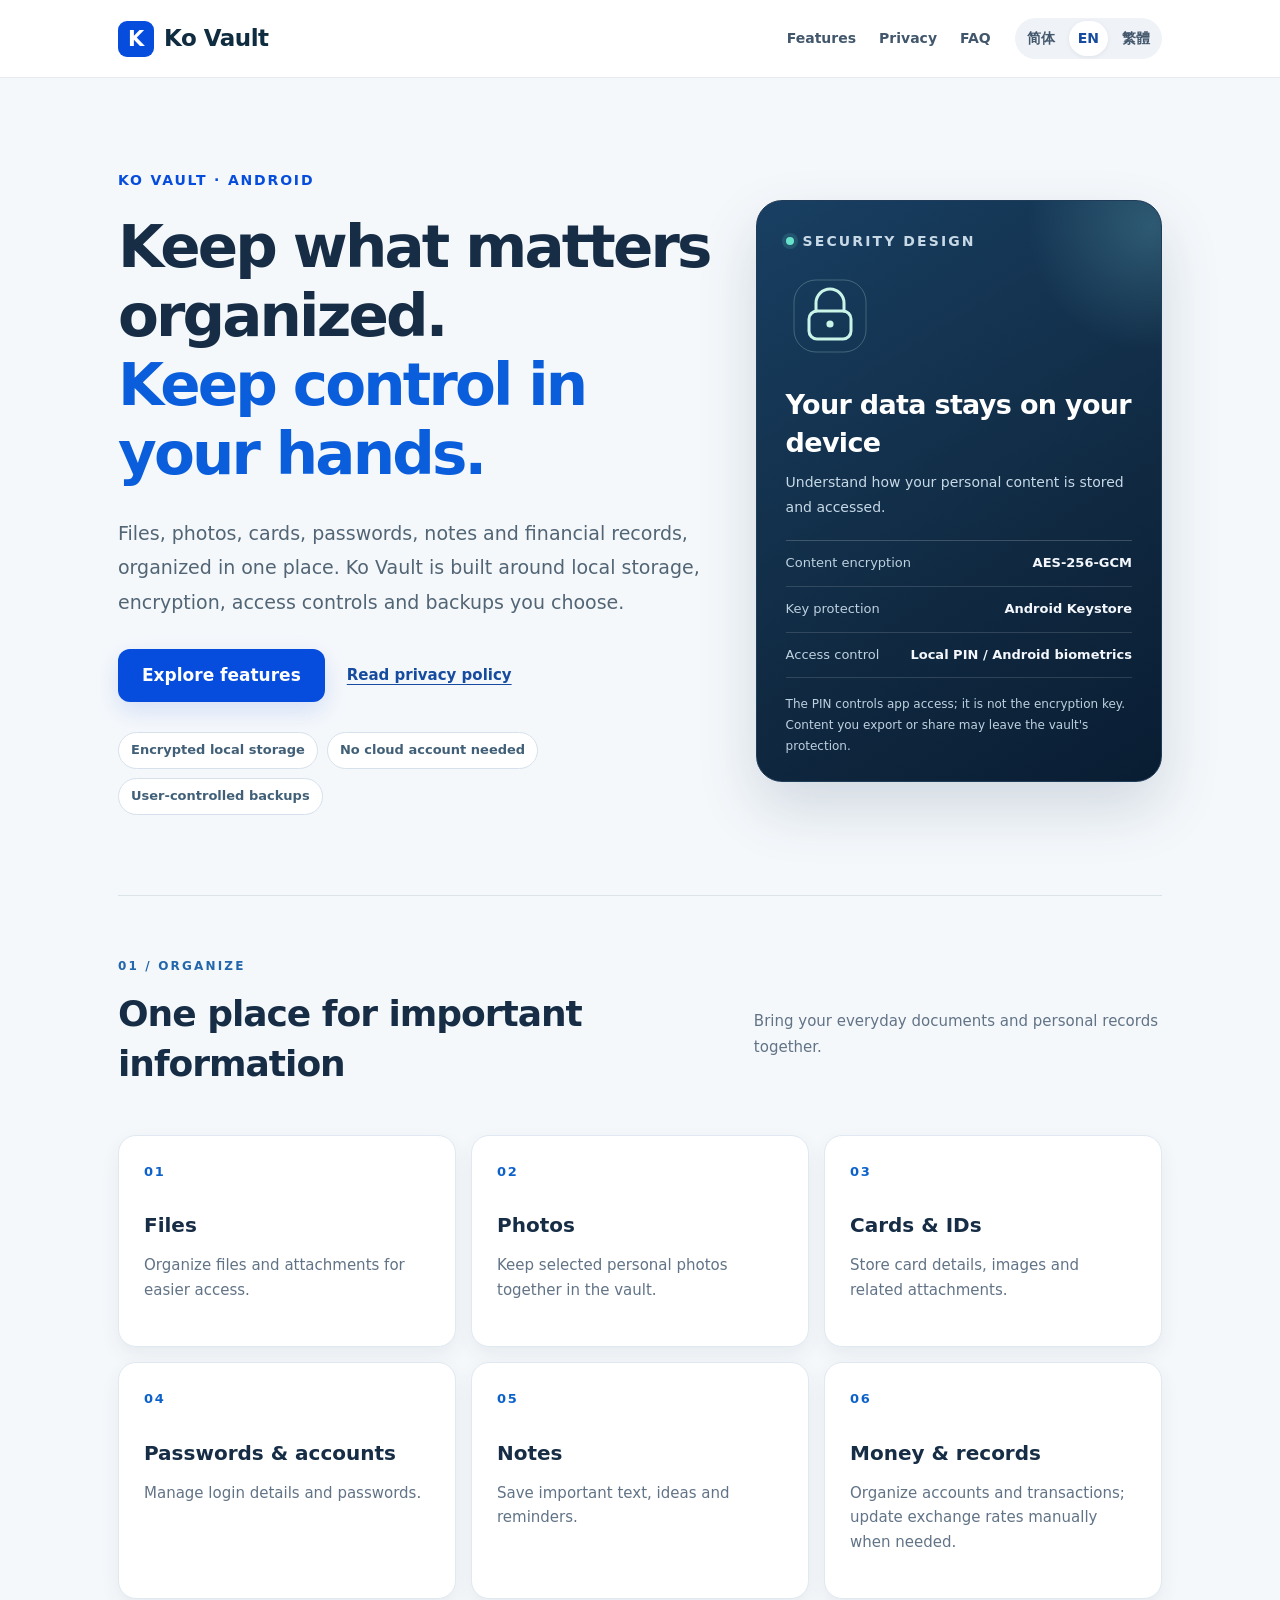
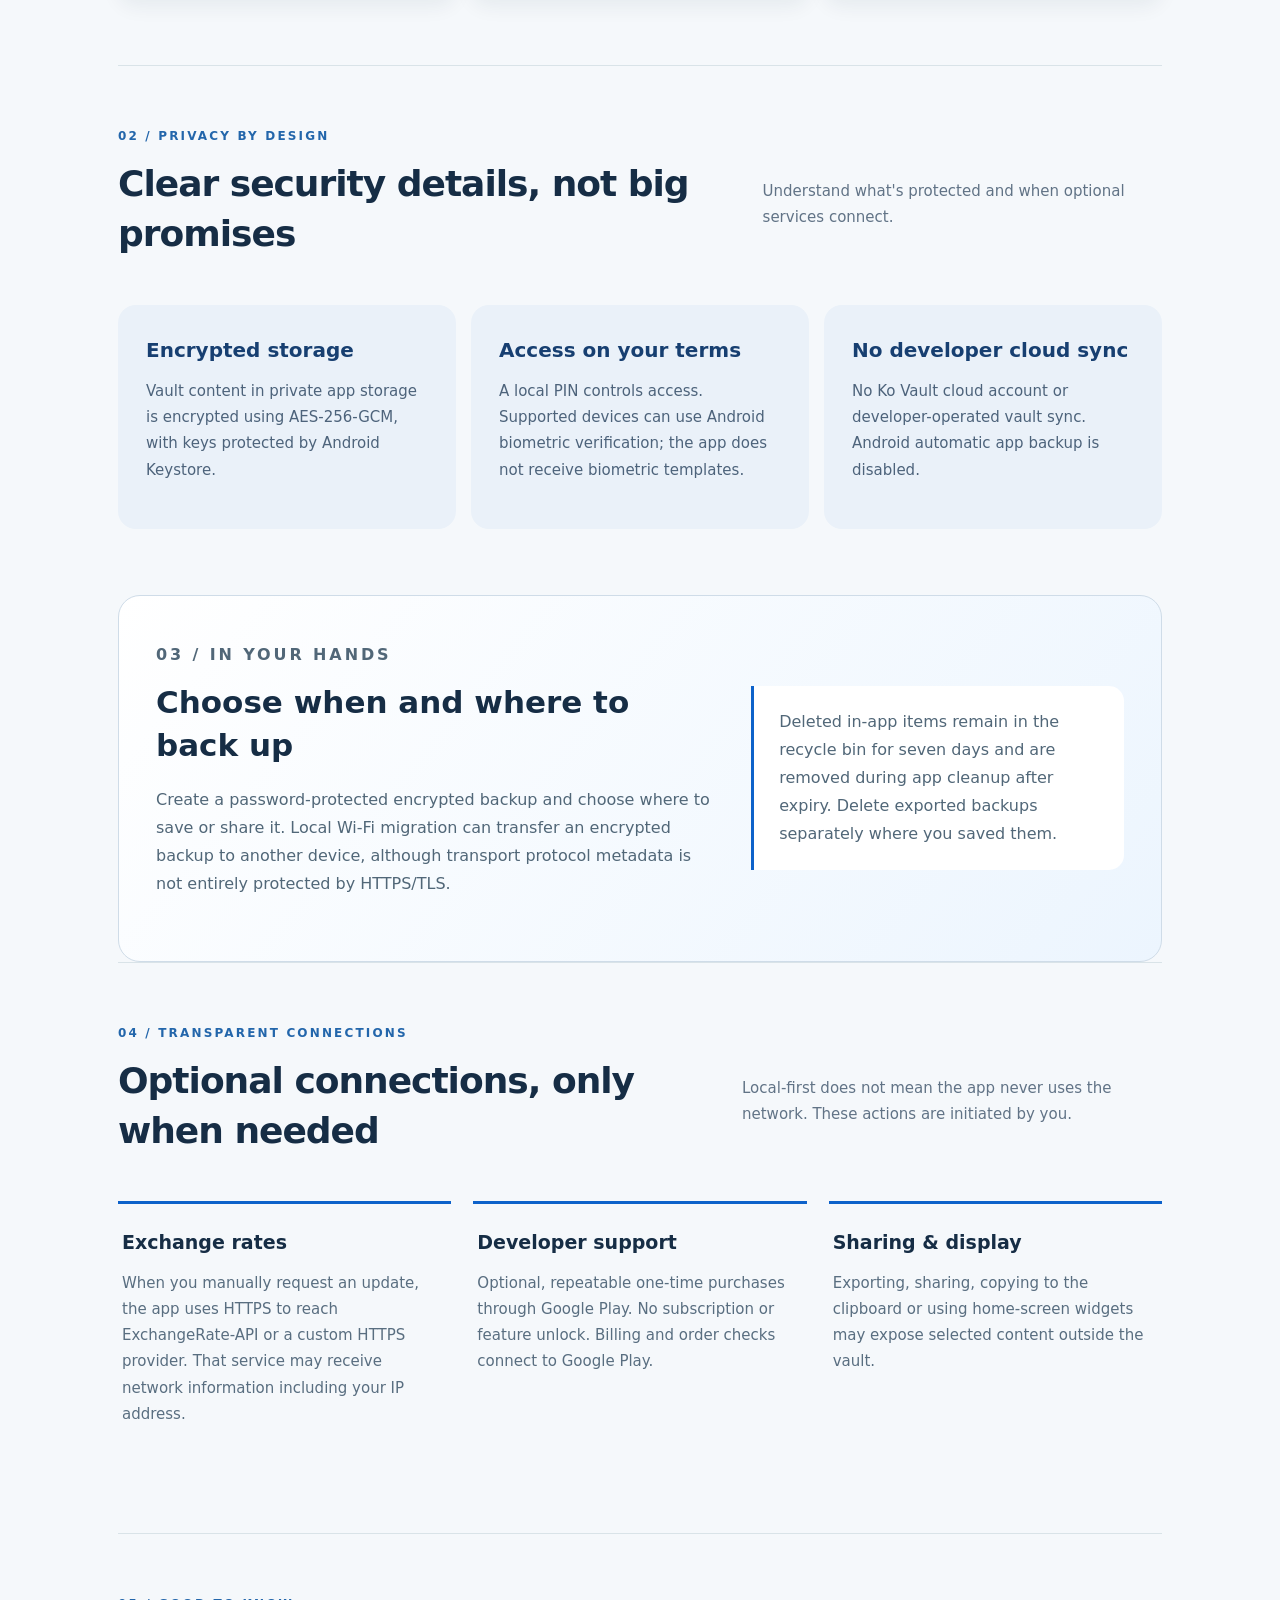
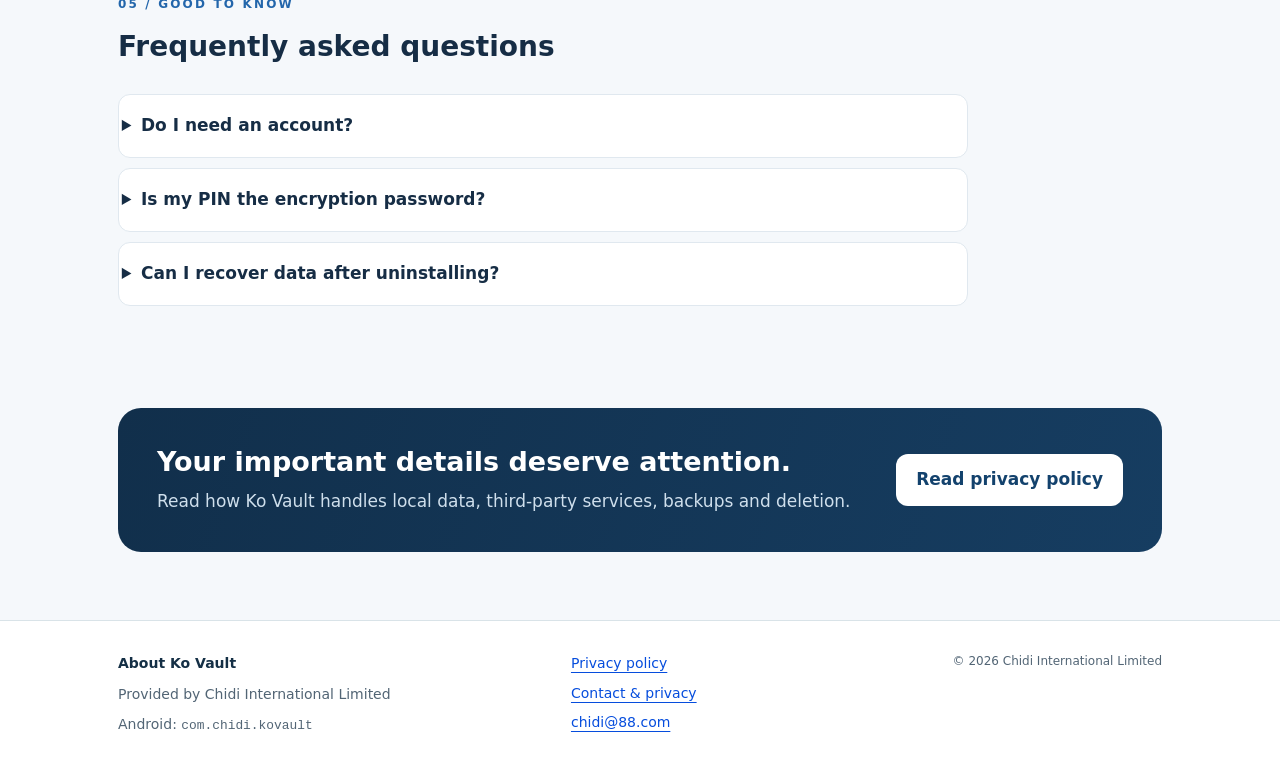
==== en/index.html @ 5039564b "Add English Ko Vault landing page" ====
<!doctype html>
<html lang="en">
<head>
<meta charset="utf-8">
<meta name="viewport" content="width=device-width,initial-scale=1">
<meta name="theme-color" content="#102741">
<title>Ko Vault | Encrypted On-Device Vault for Android</title>
<meta name="description" content="Organize files, photos, cards, passwords, notes and records in an encrypted local Android vault with AES-256-GCM, Android Keystore and user-controlled backups.">
<meta property="og:type" content="website">
<meta property="og:title" content="Ko Vault | Encrypted On-Device Vault for Android">
<meta property="og:description" content="Organize files, photos, cards, passwords, notes and records in an encrypted local Android vault with AES-256-GCM, Android Keystore and user-controlled backups.">
<link rel="icon" href="data:image/svg+xml,%3Csvg xmlns='http://www.w3.org/2000/svg' viewBox='0 0 40 40'%3E%3Crect width='40' height='40' rx='10' fill='%23064ddd'/%3E%3Ctext x='20' y='29' text-anchor='middle' fill='white' font-family='sans-serif' font-size='28' font-weight='bold'%3EK%3C/text%3E%3C/svg%3E">
<link rel="stylesheet" href="/style.css">
<link rel="canonical" href="https://yonyva.com/en/">
<link rel="alternate" hreflang="zh-CN" href="https://yonyva.com/">
<link rel="alternate" hreflang="en" href="https://yonyva.com/en/">
<link rel="alternate" hreflang="zh-TW" href="https://yonyva.com/zh-tw/">
<link rel="alternate" hreflang="x-default" href="https://yonyva.com/">
</head>
<body class="home-page">
<a class="skip" href="#main">Skip to content</a>
<header class="home-header"><div class="wrap"><nav aria-label="Main navigation">
<a class="brand" href="/en/"><span aria-hidden="true">K</span>Ko Vault</a>
<div class="home-navlinks"><a href="#features">Features</a><a href="#privacy">Privacy</a><a href="#faq">FAQ</a></div>
<div class="home-lang" aria-label="Choose language"><a href="/">简体</a><a href="/en/" aria-current="page">EN</a><a href="/zh-tw/">繁體</a></div>
</nav></div></header>
<main id="main" class="wrap">
<section class="home-hero" aria-labelledby="hero-title">
<div class="home-hero-copy">
<p class="eyebrow">KO VAULT · ANDROID</p>
<h1 id="hero-title">Keep what matters organized. <em>Keep control in your hands.</em></h1>
<p class="home-lead">Files, photos, cards, passwords, notes and financial records, organized in one place. Ko Vault is built around local storage, encryption, access controls and backups you choose.</p>
<div class="home-hero-actions"><a class="button" href="#features">Explore features</a><a class="home-secondary-link" href="/kovault/privacy/en/">Read privacy policy</a></div>
<div class="home-tags"><span>Encrypted local storage</span><span>No cloud account needed</span><span>User-controlled backups</span></div>
</div>
<aside class="home-hero-proof" aria-label="Security design">
<p class="home-proof-eyebrow"><span aria-hidden="true" class="home-dot"></span>Security design</p>
<div class="home-proof-icon" aria-hidden="true"><svg viewBox="0 0 88 88" width="88" height="88" fill="none"><rect x="8" y="8" width="72" height="72" rx="22" stroke="currentColor" stroke-opacity=".25"/><rect x="23" y="39" width="42" height="28" rx="8" stroke="currentColor" stroke-width="3"/><path d="M30 39v-8a14 14 0 0 1 28 0v8" stroke="currentColor" stroke-width="3" stroke-linecap="round"/><circle cx="44" cy="52" r="3.6" fill="currentColor"/></svg></div>
<h2>Your data stays on your device</h2><p>Understand how your personal content is stored and accessed.</p>
<dl><div><dt>Content encryption</dt><dd>AES-256-GCM</dd></div>
<div><dt>Key protection</dt><dd>Android Keystore</dd></div>
<div><dt>Access control</dt><dd>Local PIN / Android biometrics</dd></div></dl>
<p class="home-proof-note">The PIN controls app access; it is not the encryption key. Content you export or share may leave the vault's protection.</p>
</aside>
</section>
<section id="features" class="section home-section" aria-labelledby="features-title">
<p class="home-section-kicker">01 / ORGANIZE</p><div class="home-section-head"><h2 id="features-title">One place for important information</h2><p>Bring your everyday documents and personal records together.</p></div>
<div class="home-features"><article class="home-feature"><span class="home-feature-number">01</span><h3>Files</h3><p>Organize files and attachments for easier access.</p></article>
<article class="home-feature"><span class="home-feature-number">02</span><h3>Photos</h3><p>Keep selected personal photos together in the vault.</p></article>
<article class="home-feature"><span class="home-feature-number">03</span><h3>Cards &amp; IDs</h3><p>Store card details, images and related attachments.</p></article>
<article class="home-feature"><span class="home-feature-number">04</span><h3>Passwords &amp; accounts</h3><p>Manage login details and passwords.</p></article>
<article class="home-feature"><span class="home-feature-number">05</span><h3>Notes</h3><p>Save important text, ideas and reminders.</p></article>
<article class="home-feature"><span class="home-feature-number">06</span><h3>Money &amp; records</h3><p>Organize accounts and transactions; update exchange rates manually when needed.</p></article></div>
</section>
<section id="privacy" class="section home-section" aria-labelledby="privacy-title">
<p class="home-section-kicker">02 / PRIVACY BY DESIGN</p><div class="home-section-head"><h2 id="privacy-title">Clear security details, not big promises</h2><p>Understand what's protected and when optional services connect.</p></div>
<div class="home-trust"><article class="home-trust-card"><h3>Encrypted storage</h3><p>Vault content in private app storage is encrypted using AES-256-GCM, with keys protected by Android Keystore.</p></article>
<article class="home-trust-card"><h3>Access on your terms</h3><p>A local PIN controls access. Supported devices can use Android biometric verification; the app does not receive biometric templates.</p></article>
<article class="home-trust-card"><h3>No developer cloud sync</h3><p>No Ko Vault cloud account or developer-operated vault sync. Android automatic app backup is disabled.</p></article></div>
</section>
<section class="section home-control" aria-labelledby="control-title"><div>
<p class="home-section-kicker">03 / IN YOUR HANDS</p><h2 id="control-title">Choose when and where to back up</h2><p>Create a password-protected encrypted backup and choose where to save or share it. Local Wi-Fi migration can transfer an encrypted backup to another device, although transport protocol metadata is not entirely protected by HTTPS/TLS.</p>
</div><div class="home-control-note"><p>Deleted in-app items remain in the recycle bin for seven days and are removed during app cleanup after expiry. Delete exported backups separately where you saved them.</p></div></section>
<section class="section home-section" aria-labelledby="services-title">
<p class="home-section-kicker">04 / TRANSPARENT CONNECTIONS</p><div class="home-section-head"><h2 id="services-title">Optional connections, only when needed</h2><p>Local-first does not mean the app never uses the network. These actions are initiated by you.</p></div>
<div class="home-services"><article class="home-service"><h3>Exchange rates</h3><p>When you manually request an update, the app uses HTTPS to reach ExchangeRate-API or a custom HTTPS provider. That service may receive network information including your IP address.</p></article>
<article class="home-service"><h3>Developer support</h3><p>Optional, repeatable one-time purchases through Google Play. No subscription or feature unlock. Billing and order checks connect to Google Play.</p></article>
<article class="home-service"><h3>Sharing &amp; display</h3><p>Exporting, sharing, copying to the clipboard or using home-screen widgets may expose selected content outside the vault.</p></article></div>
</section>
<section id="faq" class="section home-section" aria-labelledby="faq-title">
<p class="home-section-kicker">05 / GOOD TO KNOW</p><h2 id="faq-title">Frequently asked questions</h2><div class="home-faq"><details class="home-faq-item"><summary>Do I need an account?</summary><p>No Ko Vault cloud account is required. Personal vault content is kept on your device.</p></details>
<details class="home-faq-item"><summary>Is my PIN the encryption password?</summary><p>No. The PIN controls app access, while Android Keystore protects the encryption keys for local vault storage.</p></details>
<details class="home-faq-item"><summary>Can I recover data after uninstalling?</summary><p>Uninstalling, clearing app data or losing your device may permanently remove local content without a usable encrypted backup. Keep your backup and password safe.</p></details></div>
</section>
<section class="home-endcap" aria-labelledby="endcap-title"><div><h2 id="endcap-title">Your important details deserve attention.</h2><p>Read how Ko Vault handles local data, third-party services, backups and deletion.</p></div><a class="button home-endcap-button" href="/kovault/privacy/en/">Read privacy policy</a></section>
</main>
<footer><div class="wrap"><div><strong>About Ko Vault</strong><p>Provided by Chidi International Limited</p><p class="meta">Android: <code>com.chidi.kovault</code></p></div><div><a href="/kovault/privacy/en/">Privacy policy</a><a href="mailto:chidi@88.com">Contact &amp; privacy</a><a href="mailto:chidi@88.com">chidi@88.com</a></div><small>© 2026 Chidi International Limited</small></div></footer>
</body>
</html>
---- style.css ----
:root{color-scheme:light;--ink:#102c40;--muted:#526575;--line:#d9e3e8;--blue:#064ddd;--paper:#f5f8fc}*{box-sizing:border-box}html{scroll-behavior:smooth}body{margin:0;font:17px/1.75 system-ui,-apple-system,"Segoe UI","Microsoft YaHei",sans-serif;color:var(--ink);background:var(--paper)}a{color:var(--blue);text-underline-offset:4px}a:hover{text-decoration-thickness:2px}a:focus-visible{outline:3px solid #ec9600;outline-offset:5px}.wrap{max-width:1100px;margin:auto;padding:0 28px}header{border-bottom:1px solid var(--line);background:white}nav{display:flex;justify-content:space-between;align-items:center;gap:20px;padding:22px 0;flex-wrap:wrap}.brand{font-size:23px;font-weight:800;letter-spacing:-.5px;text-decoration:none;color:var(--ink)}.brand span{background:var(--blue);color:white;display:inline-grid;place-items:center;width:36px;height:36px;border-radius:9px;margin-right:10px;font-size:21px}.navlinks{display:flex;gap:25px;font-size:15px}main{padding:60px 0}.eyebrow{font-size:14px;font-weight:700;letter-spacing:.13em;color:var(--blue);margin:0 0 20px}h1{font-size:clamp(36px,5.5vw,64px);line-height:1.2;letter-spacing:-.04em;margin:0 0 25px;max-width:850px}h2{font-size:28px;line-height:1.4;margin:0 0 18px}h3{font-size:21px;margin:0 0 10px}p{margin:0 0 18px}.lead{font-size:20px;max-width:780px;color:var(--muted)}.hero{padding:18px 0 62px}.pillrow{display:flex;gap:10px;flex-wrap:wrap;margin:28px 0}.pill{border:1px solid #bdd0ea;border-radius:30px;padding:6px 15px;font-size:14px;background:white}.button{display:inline-block;background:var(--blue);color:white;border-radius:8px;padding:11px 20px;text-decoration:none;font-weight:650}.section{border-top:1px solid var(--line);padding:40px 0}.modules{display:grid;grid-template-columns:repeat(3,1fr);gap:16px}.module{padding:24px;background:white;border:1px solid var(--line);border-radius:12px}.module .num{font-size:14px;color:var(--blue);font-weight:750;display:block;margin-bottom:14px}.module p{color:var(--muted);font-size:16px;margin:0}.principles{display:grid;grid-template-columns:1fr 1fr;gap:35px}.note{padding:24px 28px;background:#e8effc;border-left:4px solid var(--blue);border-radius:0 10px 10px 0}.note p:last-child{margin:0}footer{padding:30px 0;border-top:1px solid var(--line);font-size:14px;color:var(--muted)}footer .wrap{display:flex;justify-content:space-between;gap:20px;flex-wrap:wrap}.policy{max-width:790px}.policy h1{font-size:44px}.policy section{margin-top:35px}.policy h2{font-size:24px}.meta{font-size:15px;color:var(--muted)}code{font-family:ui-monospace,monospace;overflow-wrap:anywhere;font-size:.92em}ul{padding-left:24px}li{margin:7px 0}.skip{position:absolute;left:-9999px}.skip:focus{left:15px;top:10px;background:white;padding:10px;z-index:10}@media(max-width:720px){.wrap{padding:0 21px}main{padding:38px 0}.hero{padding-bottom:35px}.modules,.principles{grid-template-columns:1fr}.navlinks{gap:18px}.lead{font-size:18px}.policy h1{font-size:35px}.section{padding:30px 0}.module{padding:22px}.note{padding:20px}}

/* Scoped landing-page styles. Privacy pages keep their existing layout. */
.home-page{background:#f5f8fb;color:#162d45}
.home-page .home-header{background:#fff;border-bottom:1px solid #e5ebf0}
.home-page .home-header nav{display:flex;align-items:center;gap:24px;padding:18px 0}
.home-page .brand{white-space:nowrap}
.home-page .home-navlinks{display:flex;align-items:center;gap:23px;margin-left:auto}
.home-page .home-navlinks a,.home-page .home-lang a{color:#42576c;font-weight:650;font-size:14px;text-decoration:none}
.home-page .home-navlinks a:hover,.home-page .home-lang a:hover{color:#064ddd}
.home-page .home-lang{display:flex;gap:5px;align-items:center;padding:3px;background:#eff3f8;border-radius:999px}
.home-page .home-lang a{padding:5px 9px;border-radius:999px;white-space:nowrap}
.home-page .home-lang a[aria-current=page]{background:#fff;color:#164b9f;box-shadow:0 1px 4px #10274113}
.home-page main{padding:42px 28px 68px}
.home-page .home-hero{display:grid;grid-template-columns:minmax(0,1.25fr) minmax(300px,.85fr);gap:40px;align-items:center;padding:48px 0 80px}
.home-page .home-hero-copy h1{font-size:clamp(39px,4.65vw,63px);letter-spacing:-.048em;line-height:1.16;max-width:675px;margin:0 0 28px}
.home-page .home-hero-copy h1 em{display:block;font-style:normal;color:#0b5edb}
.home-page .home-lead{font-size:19px;line-height:1.8;color:#526575;max-width:660px}
.home-page .home-hero-actions{display:flex;flex-wrap:wrap;gap:22px;align-items:center;margin:30px 0}
.home-page .home-hero-actions .button{border-radius:12px;padding:12px 24px;box-shadow:0 9px 25px #064ddd24}
.home-page .home-secondary-link{font-size:15px;font-weight:750;color:#164b9f}
.home-page .home-tags{display:flex;gap:9px;flex-wrap:wrap}
.home-page .home-tags span{border:1px solid #d6e1ec;background:#fff;border-radius:999px;padding:6px 12px;font-size:13px;color:#416078;font-weight:650}
.home-page .home-hero-proof{padding:28px 29px 24px;border:1px solid #213c59;border-radius:26px;background:linear-gradient(148deg,#183f62 0%,#102941 62%,#091d32 100%);color:#fff;box-shadow:0 26px 60px #14365429;overflow:hidden;position:relative}
.home-page .home-hero-proof:before{content:"";position:absolute;width:250px;height:250px;right:-115px;top:-100px;border-radius:100%;background:radial-gradient(circle,#85d8e13b,transparent 70%);pointer-events:none}
.home-page .home-proof-eyebrow{font-size:12px;letter-spacing:.15em;text-transform:uppercase;font-weight:800;color:#b4dceb;display:flex;gap:9px;align-items:center}
.home-page .home-dot{display:inline-block;width:8px;height:8px;background:#67e3cb;border-radius:50%;box-shadow:0 0 0 4px #67e3cb26}
.home-page .home-proof-icon{color:#c9f4e7;margin:14px 0 17px}
.home-page .home-hero-proof h2{font-size:27px;letter-spacing:-.025em;margin-bottom:8px;color:#fff}
.home-page .home-hero-proof>p{color:#c7d9e7;font-size:14px}
.home-page .home-hero-proof dl{margin:21px 0 16px;border-top:1px solid #ffffff2f}
.home-page .home-hero-proof dl>div{display:flex;justify-content:space-between;align-items:center;gap:15px;padding:11px 0;border-bottom:1px solid #ffffff23;font-size:13px}
.home-page .home-hero-proof dt{color:#bed1df}.home-page .home-hero-proof dd{margin:0;text-align:right;font-weight:800;color:#f4f8fe}
.home-page .home-proof-note{font-size:12px!important;color:#bed1df!important;margin:0}
.home-page .home-section{padding:60px 0 66px}
.home-page .home-section-kicker{color:#2366ab;font-weight:850;font-size:12px;letter-spacing:.18em;margin-bottom:12px}
.home-page .home-section-head{display:flex;gap:35px;justify-content:space-between;align-items:baseline;margin-bottom:27px}
.home-page .home-section-head h2{max-width:620px;font-size:clamp(27px,3.1vw,36px);letter-spacing:-.028em}
.home-page .home-section-head p{max-width:420px;color:#617386;font-size:15px}
.home-page .home-features{display:grid;grid-template-columns:repeat(3,minmax(0,1fr));gap:15px}
.home-page .home-feature{padding:25px;min-height:202px;background:#fff;border:1px solid #e0e8f1;border-radius:18px;box-shadow:0 8px 19px #142f4510}
.home-page .home-feature-number{display:block;margin-bottom:25px;color:#0d62ca;font-size:13px;font-weight:800;letter-spacing:.14em}
.home-page .home-feature h3{font-size:20px}.home-page .home-feature p{color:#617386;font-size:15px;line-height:1.65}
.home-page .home-trust{display:grid;grid-template-columns:repeat(3,minmax(0,1fr));gap:15px}
.home-page .home-trust-card{border-radius:18px;padding:28px;background:#eaf1f9}
.home-page .home-trust-card h3{font-size:20px;color:#173f71}
.home-page .home-trust-card p{font-size:15px;color:#4d637b}
.home-page .home-control{padding:45px 37px;border-radius:22px;border:1px solid #cfdce8;background:linear-gradient(130deg,#fff,#ecf5fe);display:grid;grid-template-columns:1.2fr .8fr;gap:36px;align-items:center}
.home-page .home-control h2{font-size:31px}.home-page .home-control p{font-size:16px;color:#516778}
.home-page .home-control-note{padding:22px 25px;border-left:3px solid #0d62ca;background:#fff;border-radius:0 15px 15px 0}
.home-page .home-control-note p{margin:0}
.home-page .home-services{display:grid;grid-template-columns:repeat(3,minmax(0,1fr));gap:22px}
.home-page .home-service{border-top:3px solid #0d62ca;padding:22px 4px}
.home-page .home-service h3{font-size:19px}.home-page .home-service p{font-size:15px;color:#596e80}
.home-page .home-faq{display:grid;grid-template-columns:1fr;gap:10px;max-width:850px;margin-top:28px}
.home-page .home-faq-item{background:#fff;border:1px solid #e0e8ef;border-radius:12px;padding:16px 22px}
.home-page .home-faq-item summary{cursor:pointer;font-weight:750;list-style-position:outside}
.home-page .home-faq-item p{color:#526575;margin:13px 0 0}
.home-page .home-endcap{background:linear-gradient(110deg,#112f4b,#163d61);color:#fff;border-radius:23px;padding:35px 39px;margin:36px 0 0;display:flex;align-items:center;justify-content:space-between;gap:24px}
.home-page .home-endcap h2{color:#fff;font-size:27px;margin-bottom:7px}
.home-page .home-endcap p{color:#cfdfec;margin:0}
.home-page .home-endcap-button{background:#fff;color:#13426d;flex-shrink:0;text-align:center;border-radius:12px}
.home-page footer{background:#fff}.home-page footer .wrap{display:grid;grid-template-columns:1.2fr 1fr auto;align-items:start;gap:25px}
.home-page footer strong{color:#142f45}.home-page footer p{font-size:14px;margin:6px 0}.home-page footer .wrap>div:nth-child(2){display:flex;flex-direction:column;gap:5px}
.home-page footer small{font-size:12px;white-space:nowrap}
@media(max-width:900px){
.home-page .home-hero{grid-template-columns:1fr}.home-page .home-hero-proof{max-width:630px}
.home-page .home-navlinks{margin-left:0}.home-page .home-header nav{justify-content:space-between}
.home-page .home-features,.home-page .home-trust{grid-template-columns:repeat(2,minmax(0,1fr))}
.home-page .home-services{grid-template-columns:1fr 1fr}
.home-page .home-control{grid-template-columns:1fr}
.home-page footer .wrap{grid-template-columns:1fr 1fr}
}
@media(max-width:650px){
.home-page .home-header nav{gap:14px}.home-page .home-navlinks{width:100%;order:3;justify-content:space-between}
.home-page main{padding:23px 21px 45px}.home-page .home-hero{gap:25px;padding:32px 0 43px}
.home-page .home-hero-copy h1{font-size:clamp(36px,9vw,50px)}
.home-page .home-lead{font-size:17px}.home-page .home-section{padding:40px 0}
.home-page .home-section-head{display:block}.home-page .home-section-head h2{margin-bottom:10px}
.home-page .home-features,.home-page .home-trust,.home-page .home-services{grid-template-columns:1fr}
.home-page .home-feature{min-height:auto}.home-page .home-feature-number{margin-bottom:17px}
.home-page .home-control{padding:26px 22px}.home-page .home-endcap{display:block;padding:27px 23px}
.home-page .home-endcap-button{margin-top:20px}.home-page footer .wrap{grid-template-columns:1fr}
.home-page .home-navlinks a{font-size:13px}
}
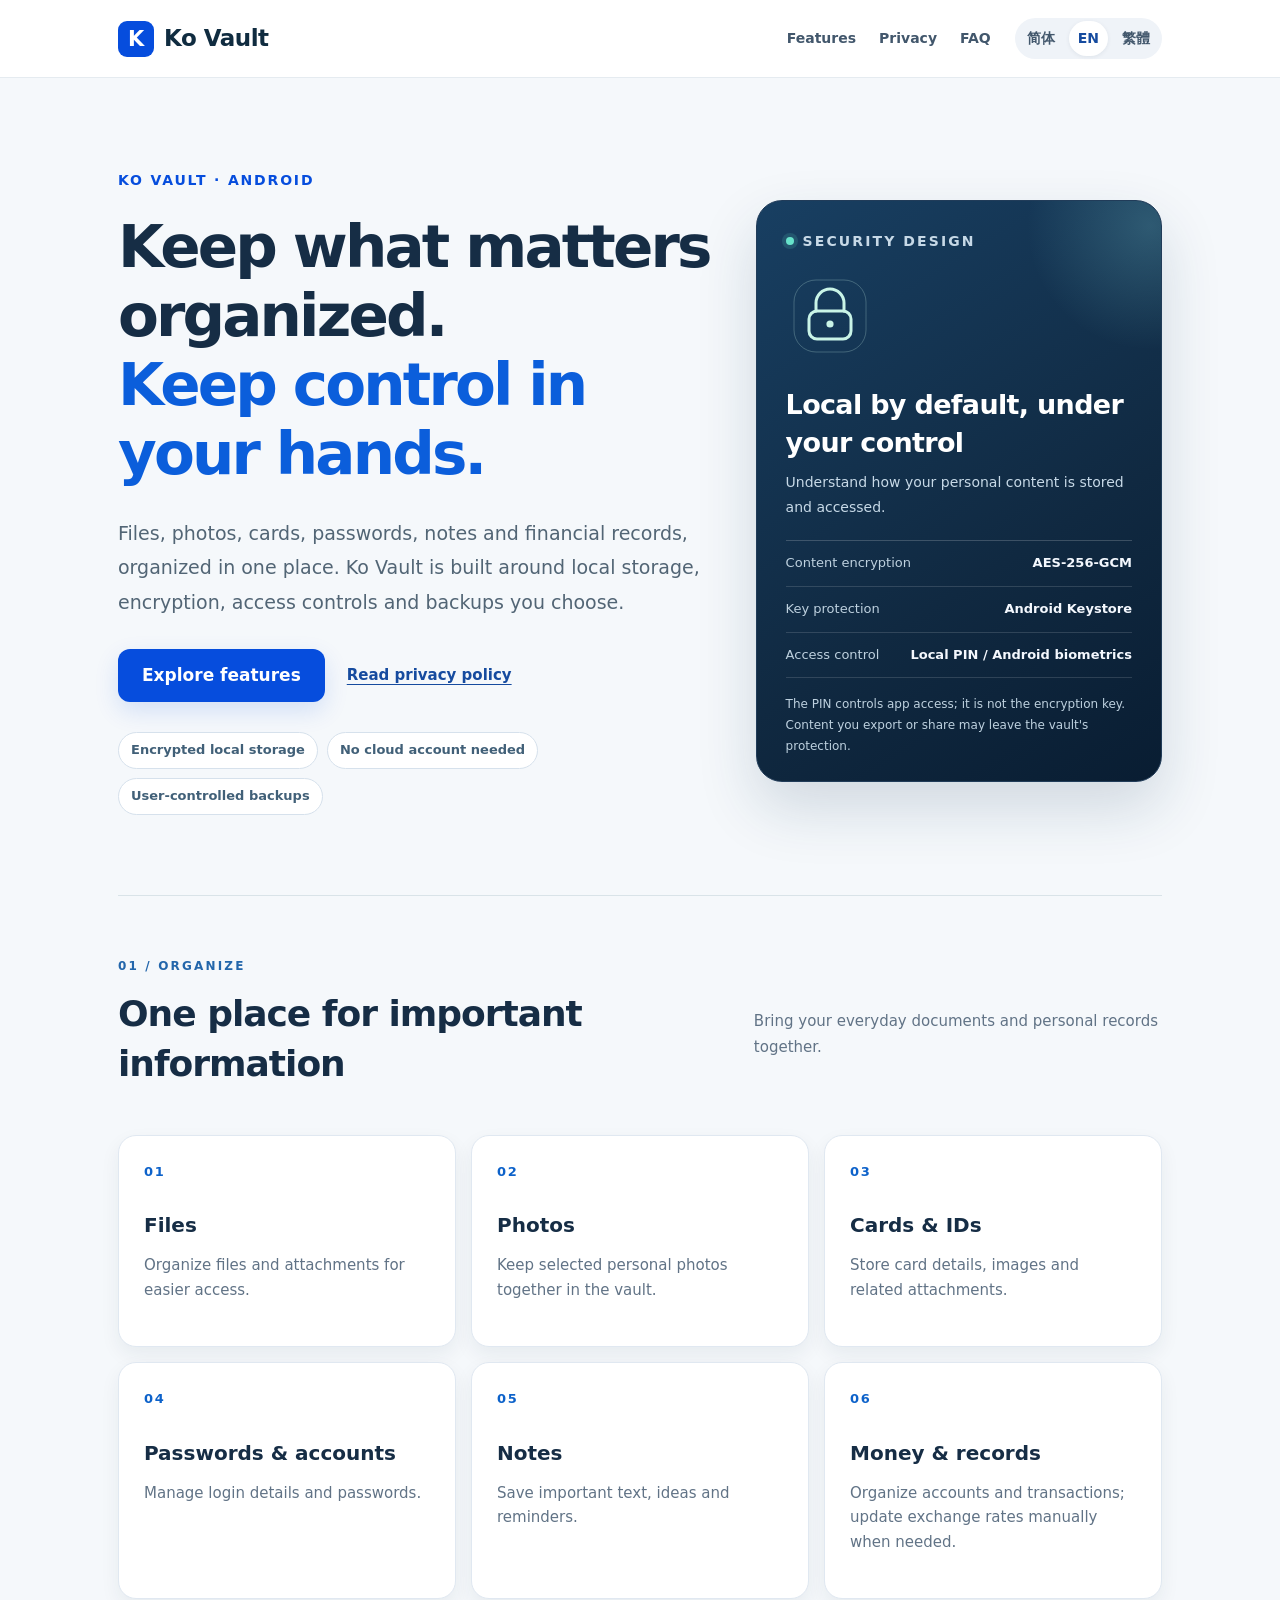
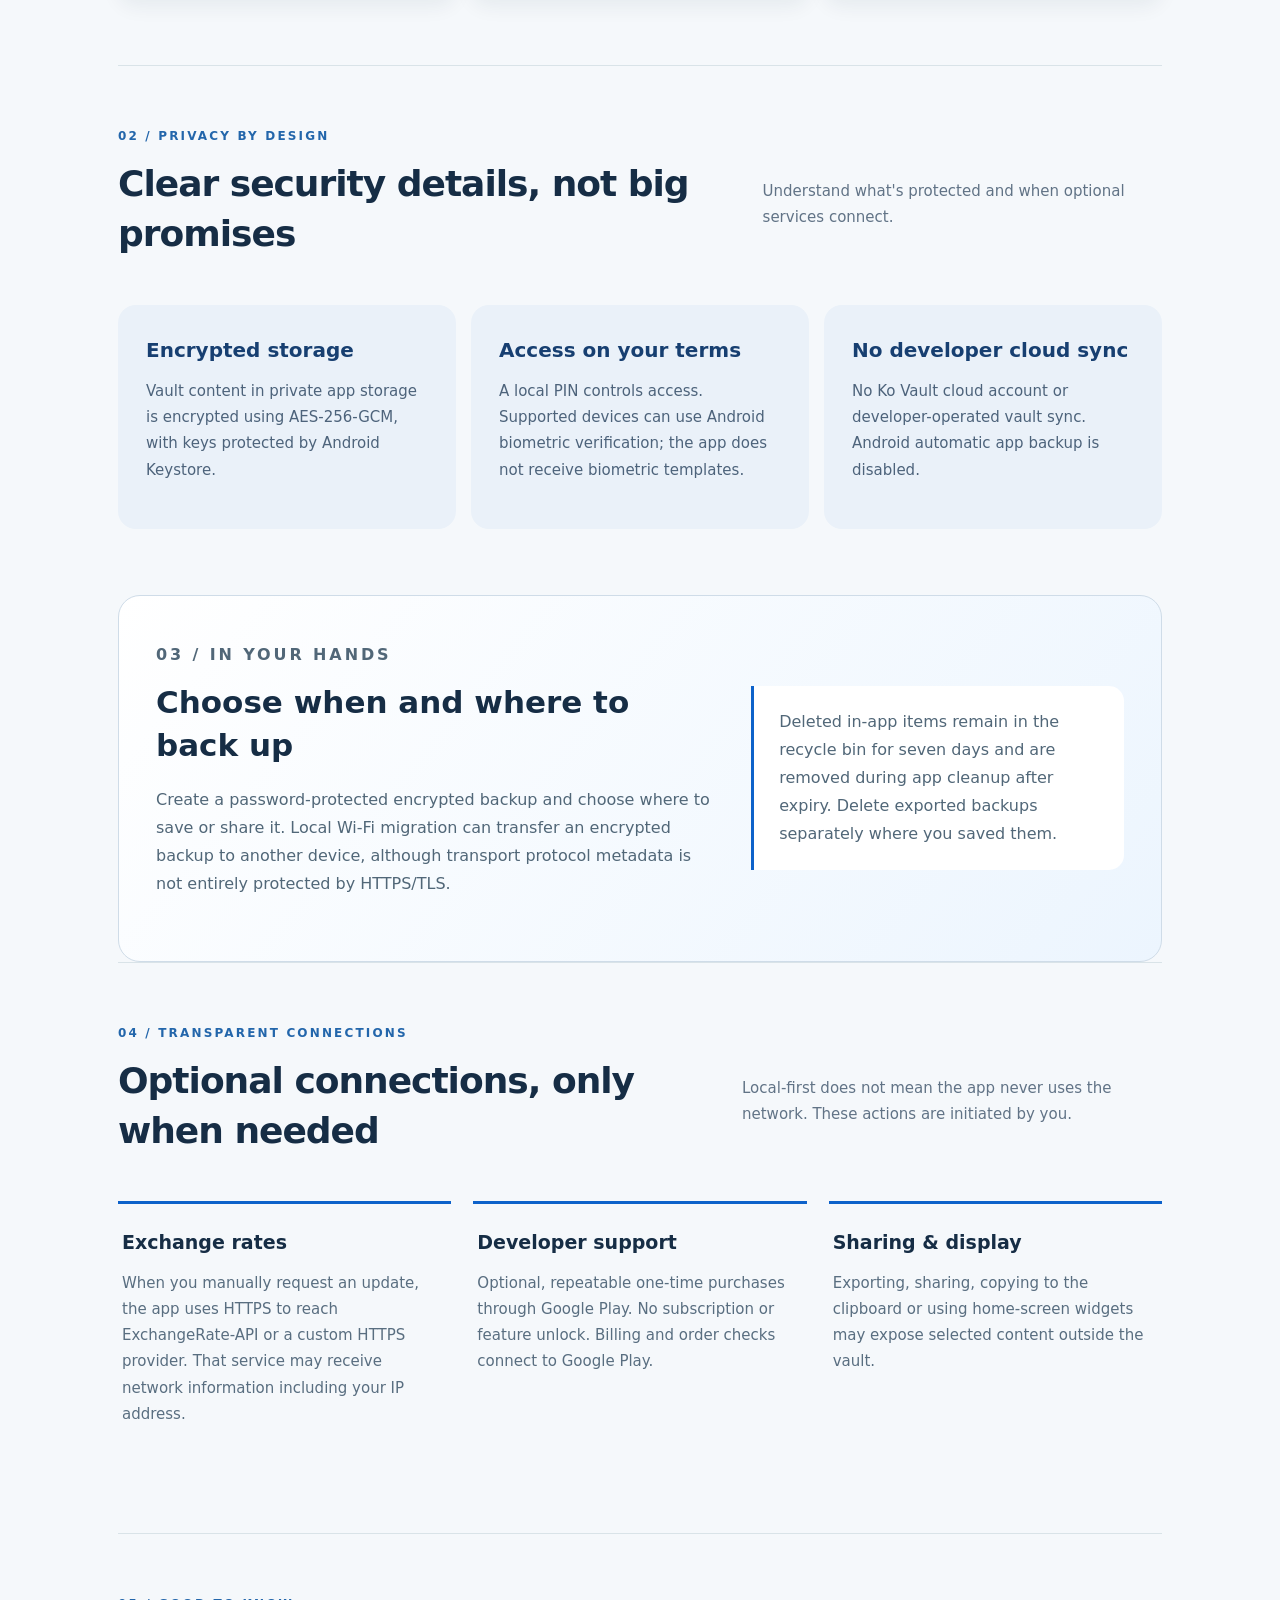
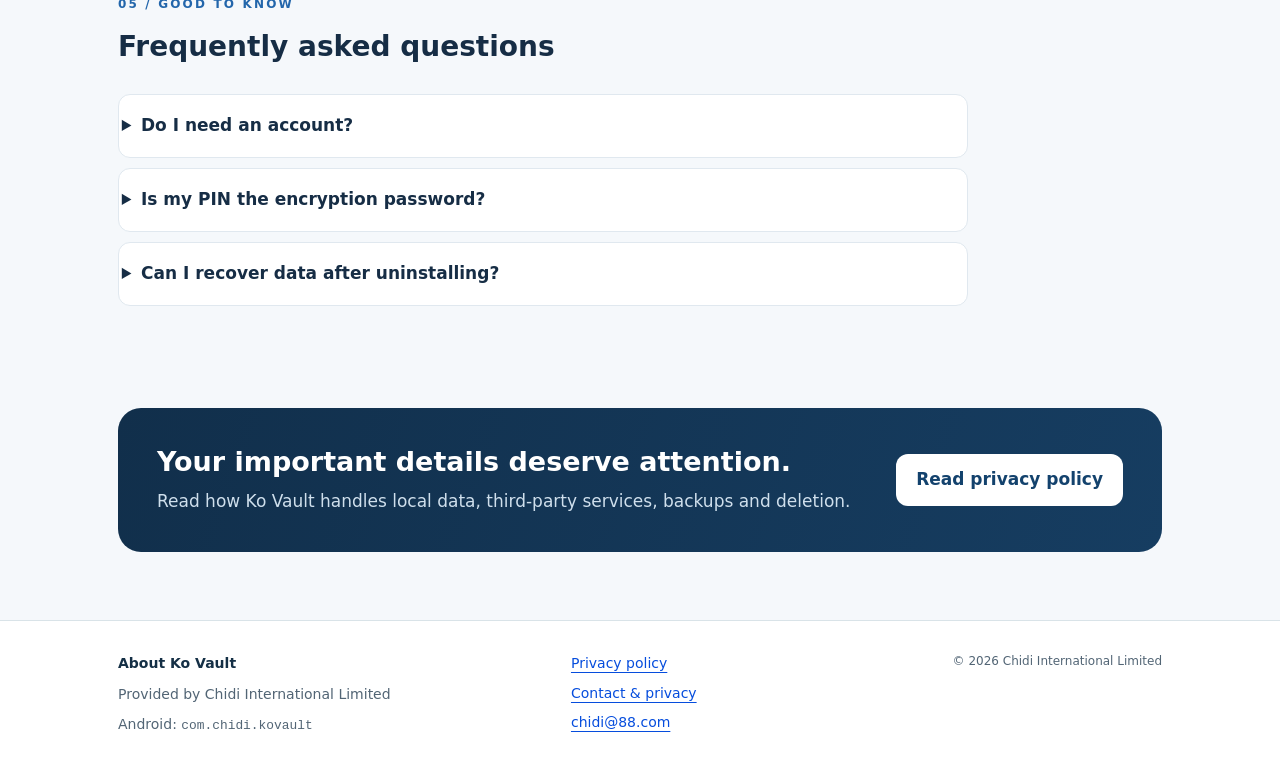
==== commit 05b13da5: "Avoid absolute local-storage claim in en/index.html" ====
--- a/en/index.html
+++ b/en/index.html
@@ -36,7 +36,7 @@
 <aside class="home-hero-proof" aria-label="Security design">
 <p class="home-proof-eyebrow"><span aria-hidden="true" class="home-dot"></span>Security design</p>
 <div class="home-proof-icon" aria-hidden="true"><svg viewBox="0 0 88 88" width="88" height="88" fill="none"><rect x="8" y="8" width="72" height="72" rx="22" stroke="currentColor" stroke-opacity=".25"/><rect x="23" y="39" width="42" height="28" rx="8" stroke="currentColor" stroke-width="3"/><path d="M30 39v-8a14 14 0 0 1 28 0v8" stroke="currentColor" stroke-width="3" stroke-linecap="round"/><circle cx="44" cy="52" r="3.6" fill="currentColor"/></svg></div>
-<h2>Your data stays on your device</h2><p>Understand how your personal content is stored and accessed.</p>
+<h2>Local by default, under your control</h2><p>Understand how your personal content is stored and accessed.</p>
 <dl><div><dt>Content encryption</dt><dd>AES-256-GCM</dd></div>
 <div><dt>Key protection</dt><dd>Android Keystore</dd></div>
 <div><dt>Access control</dt><dd>Local PIN / Android biometrics</dd></div></dl>
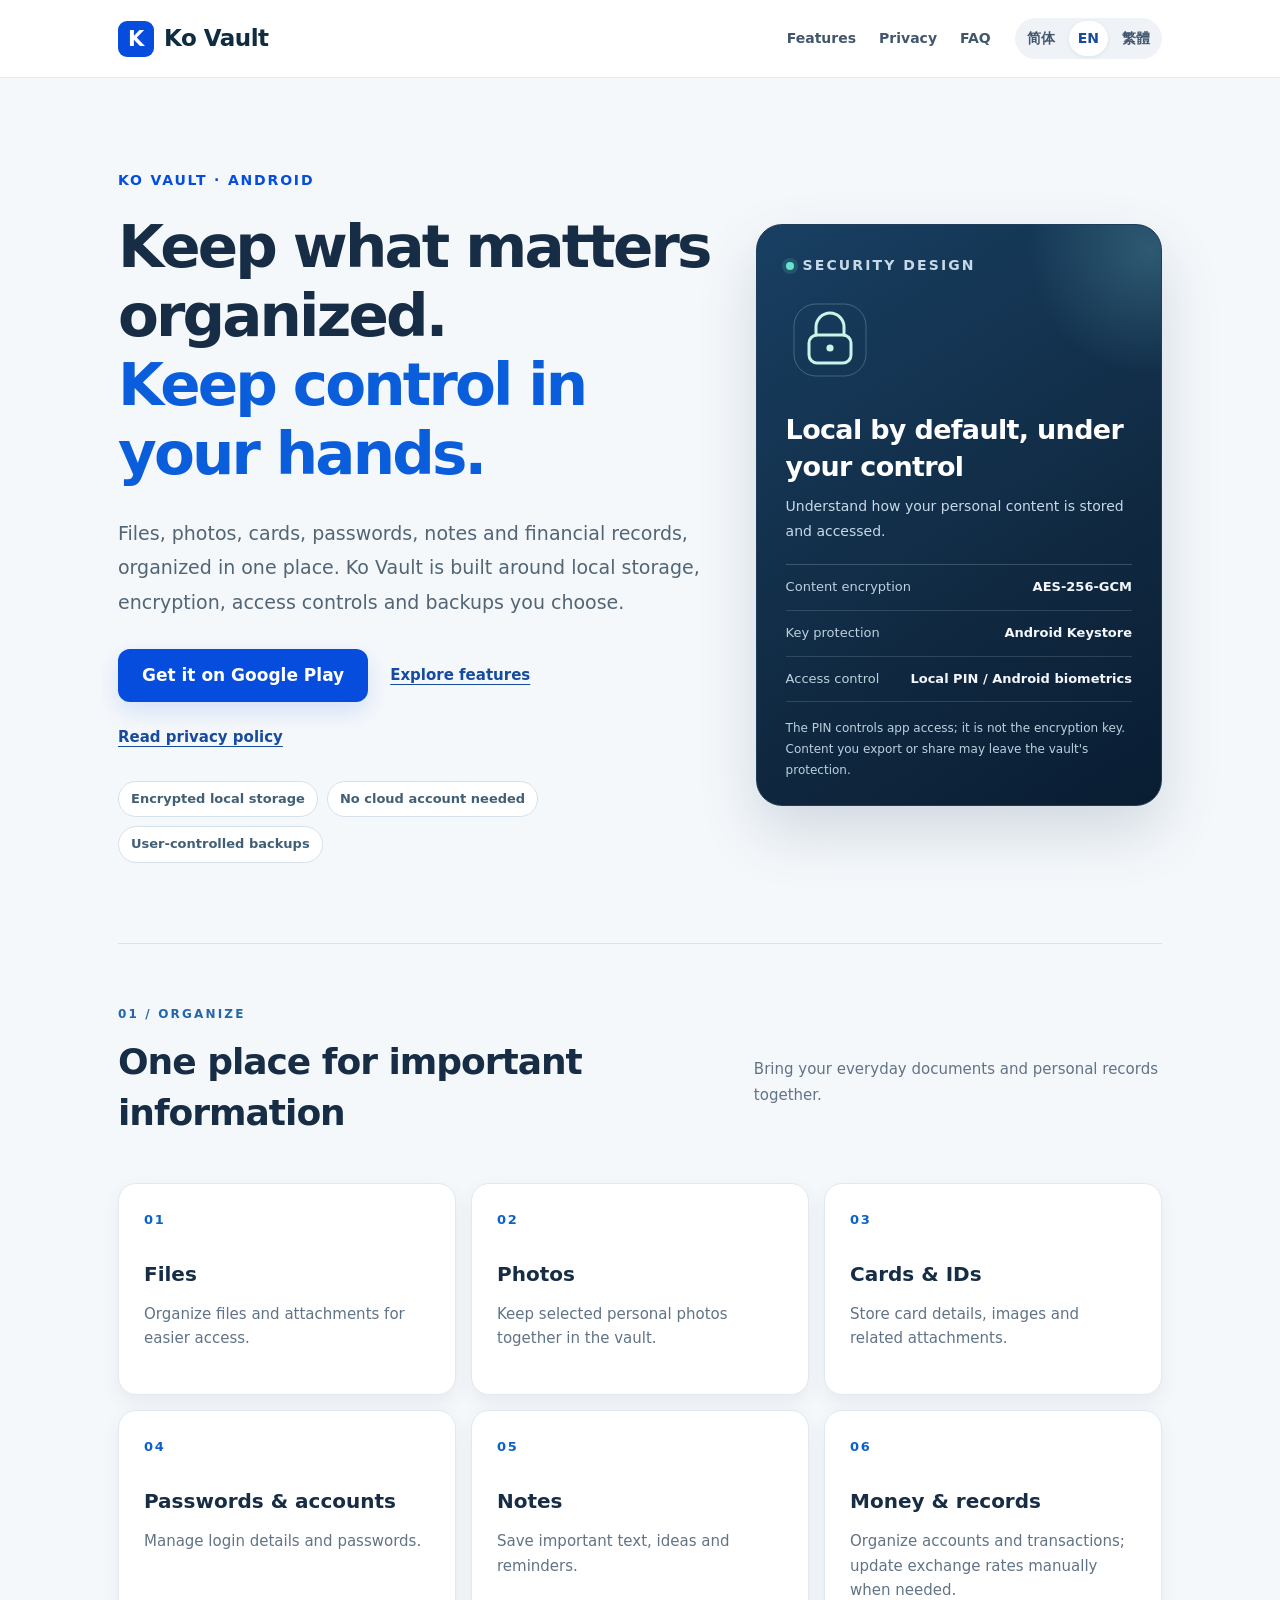
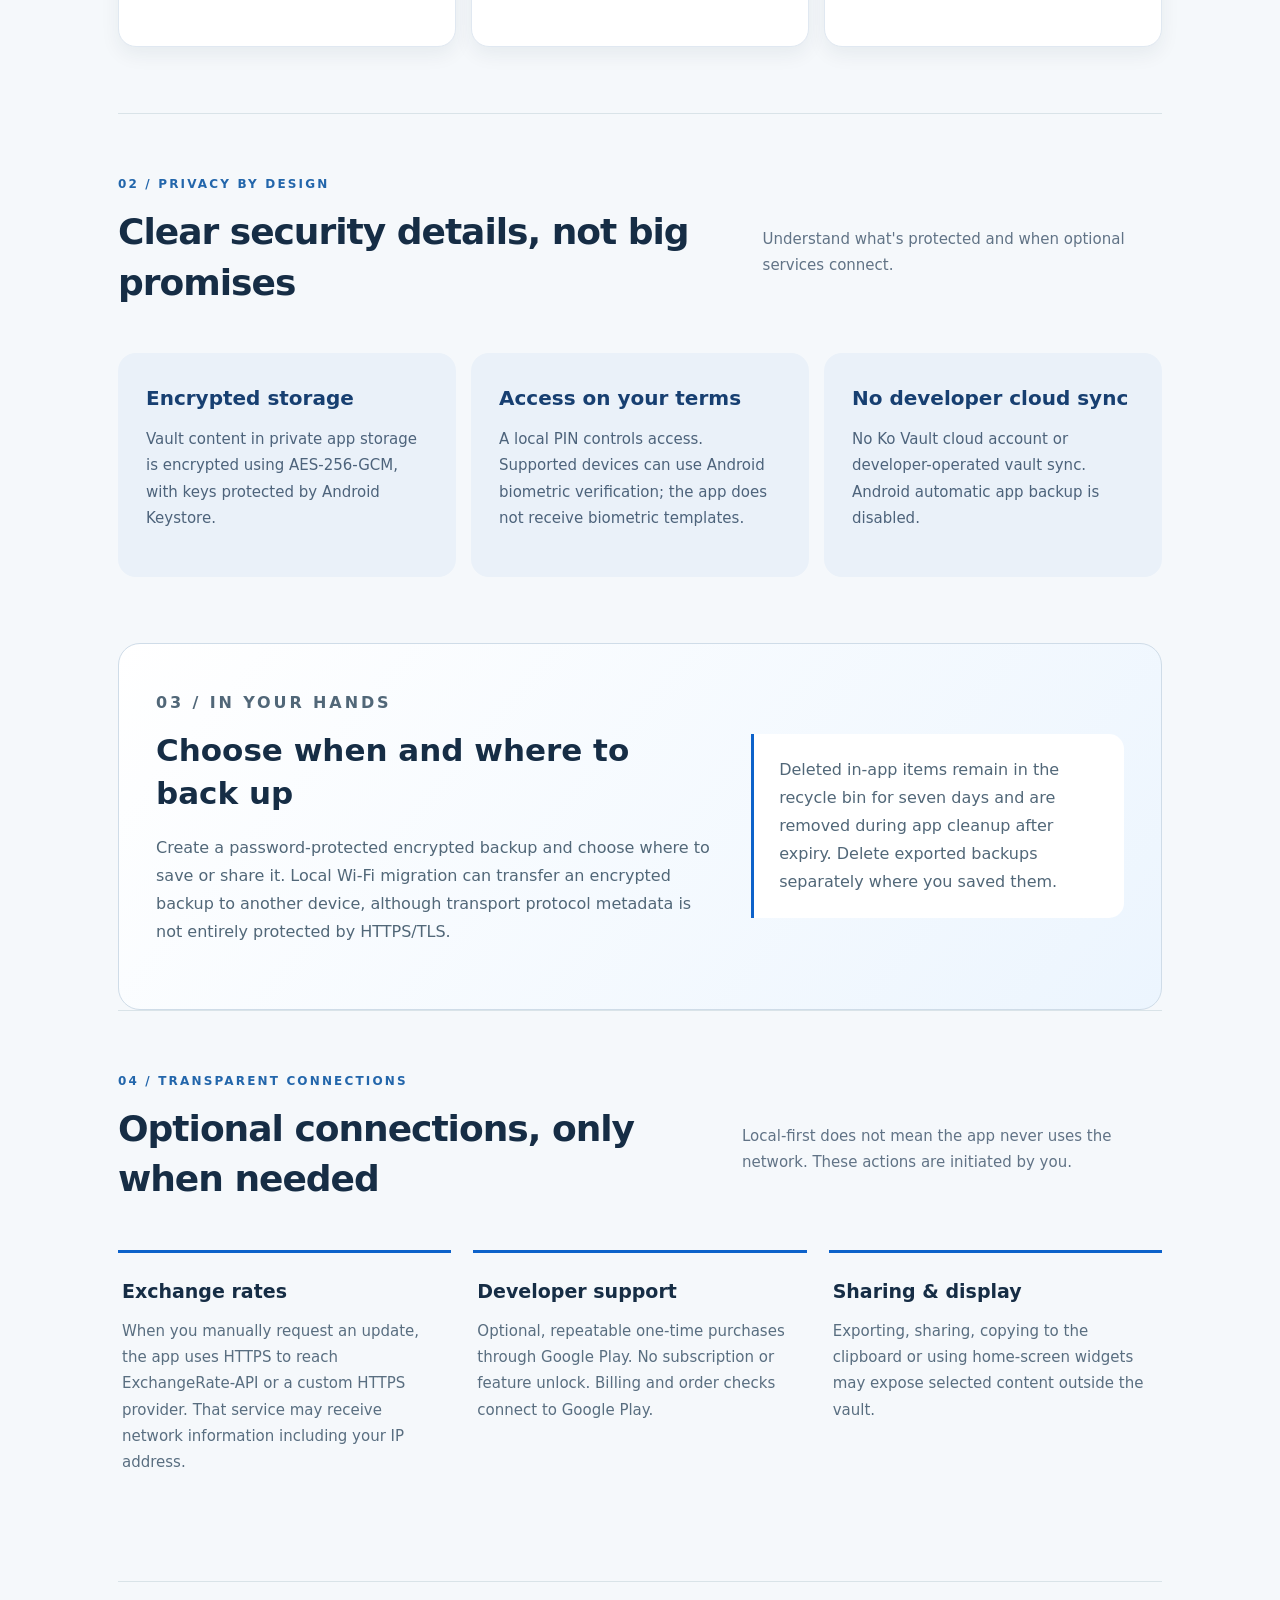
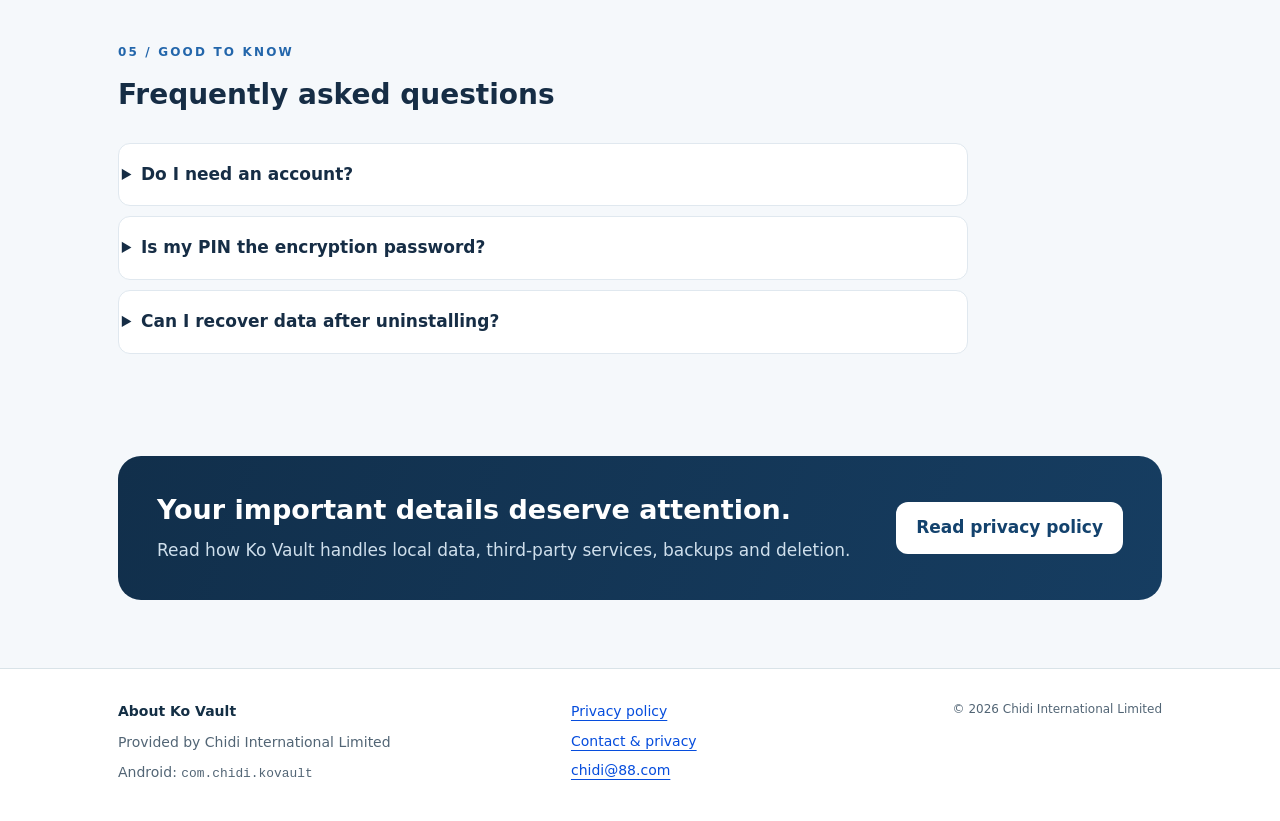
==== commit af4cef00: "Add verified Google Play download CTA to en/index.html" ====
--- a/en/index.html
+++ b/en/index.html
@@ -30,7 +30,7 @@
 <p class="eyebrow">KO VAULT · ANDROID</p>
 <h1 id="hero-title">Keep what matters organized. <em>Keep control in your hands.</em></h1>
 <p class="home-lead">Files, photos, cards, passwords, notes and financial records, organized in one place. Ko Vault is built around local storage, encryption, access controls and backups you choose.</p>
-<div class="home-hero-actions"><a class="button" href="#features">Explore features</a><a class="home-secondary-link" href="/kovault/privacy/en/">Read privacy policy</a></div>
+<div class="home-hero-actions"><a class="button" href="https://play.google.com/store/apps/details?id=com.chidi.kovault" target="_blank" rel="noopener noreferrer">Get it on Google Play</a><a class="home-secondary-link" href="#features">Explore features</a><a class="home-secondary-link" href="/kovault/privacy/en/">Read privacy policy</a></div>
 <div class="home-tags"><span>Encrypted local storage</span><span>No cloud account needed</span><span>User-controlled backups</span></div>
 </div>
 <aside class="home-hero-proof" aria-label="Security design">
